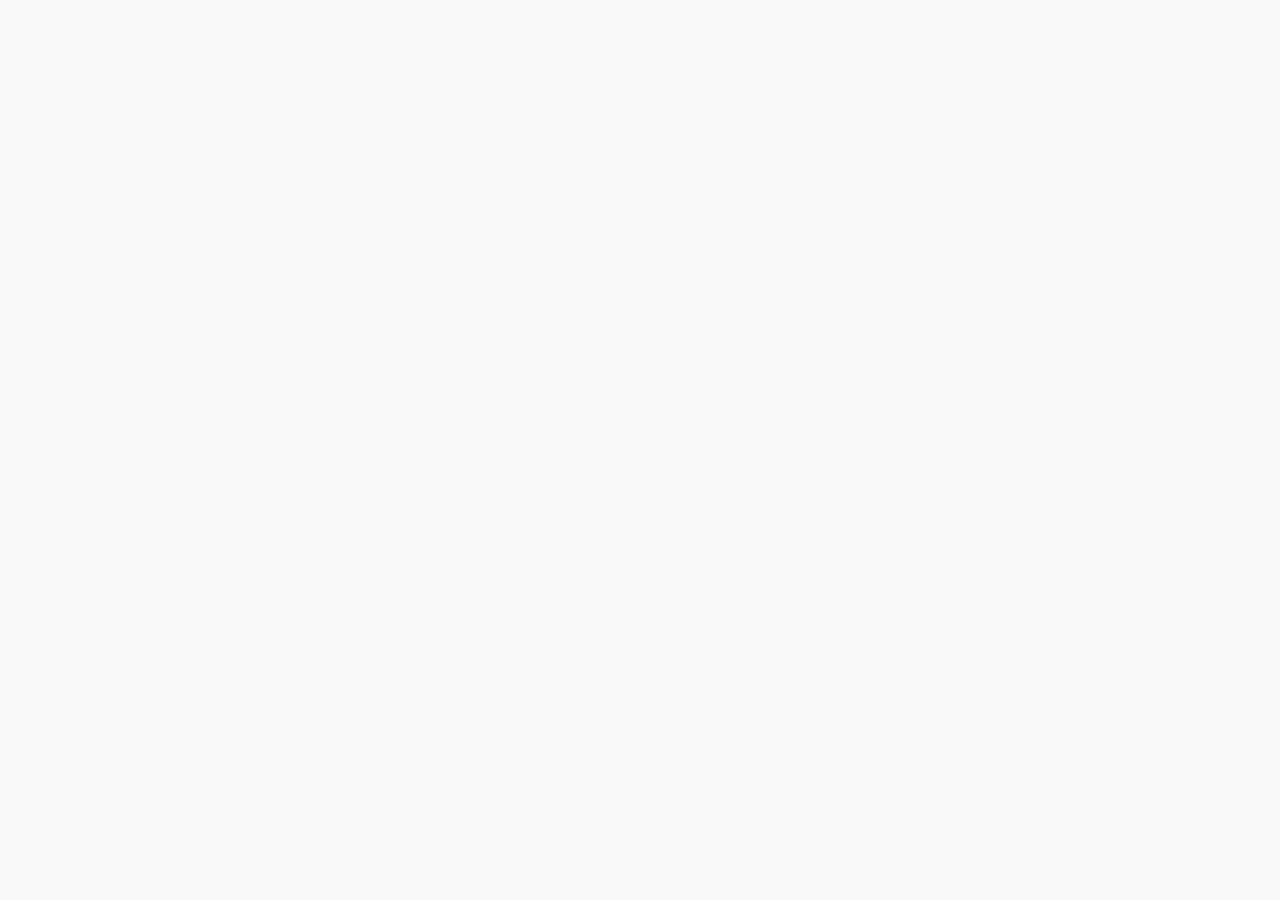
==== installation.html @ fafdf9ef "Why Bootstrap Page" ====
<!DOCTYPE html>
<html lang="en">

<head>

    <meta charset="UTF-8">

    <meta
        name="viewport"
        content="width=device-width, initial-scale=1.0">

    <title>

        BootForge | Installation

    </title>

    <!-- Bootstrap CSS -->

    <link
        href="https://cdn.jsdelivr.net/npm/bootstrap@5.3.8/dist/css/bootstrap.min.css"
        rel="stylesheet">

    <!-- Bootstrap Icons -->

    <link
        rel="stylesheet"
        href="https://cdn.jsdelivr.net/npm/bootstrap-icons@1.13.1/font/bootstrap-icons.min.css">

    <!-- Google Font -->

    <link
        rel="preconnect"
        href="https://fonts.googleapis.com">

    <link
        rel="preconnect"
        href="https://fonts.gstatic.com"
        crossorigin>

    <link
        href="https://fonts.googleapis.com/css2?family=Poppins:wght@300;400;500;600;700&display=swap"
        rel="stylesheet">

    <!-- CSS -->

    <link
        rel="stylesheet"
        href="css/style.css">

    <link
        rel="stylesheet"
        href="css/installation.css">

</head>

<body>





    <!-- Bootstrap JS -->

    <script
        src="https://cdn.jsdelivr.net/npm/bootstrap@5.3.8/dist/js/bootstrap.bundle.min.js">
    </script>

    <script src="js/script.js"></script>

</body>

</html>
---- css/style.css ----
/* ==========================================
                ROOT
========================================== */

:root{

    --primary:#0d6efd;

    --dark:#212529;

    --light:#f8f9fa;

    --transition:.3s;

}

/* ==========================================
                RESET
========================================== */

*{

    margin:0;

    padding:0;

    box-sizing:border-box;

}

/* ==========================================
                BODY
========================================== */

body{

    font-family:'Poppins',sans-serif;

    background:var(--light);

    color:var(--dark);

}
/* ==========================================
                NAVBAR
========================================== */

.navbar{

    padding:16px 0;

    transition:var(--transition);

}

.navbar-brand{

    letter-spacing:.5px;

}

.navbar-brand i{

    margin-right:6px;

}

.nav-link{

    margin:0 8px;

    font-weight:500;

    transition:var(--transition);

}

.nav-link:hover{

    color:var(--primary)!important;

}

.nav-link.active{

    color:var(--primary)!important;

}

.btn{

    border-radius:10px;

}
---- css/installation.css ----
/* ==========================================
            INSTALLATION PAGE
========================================== */
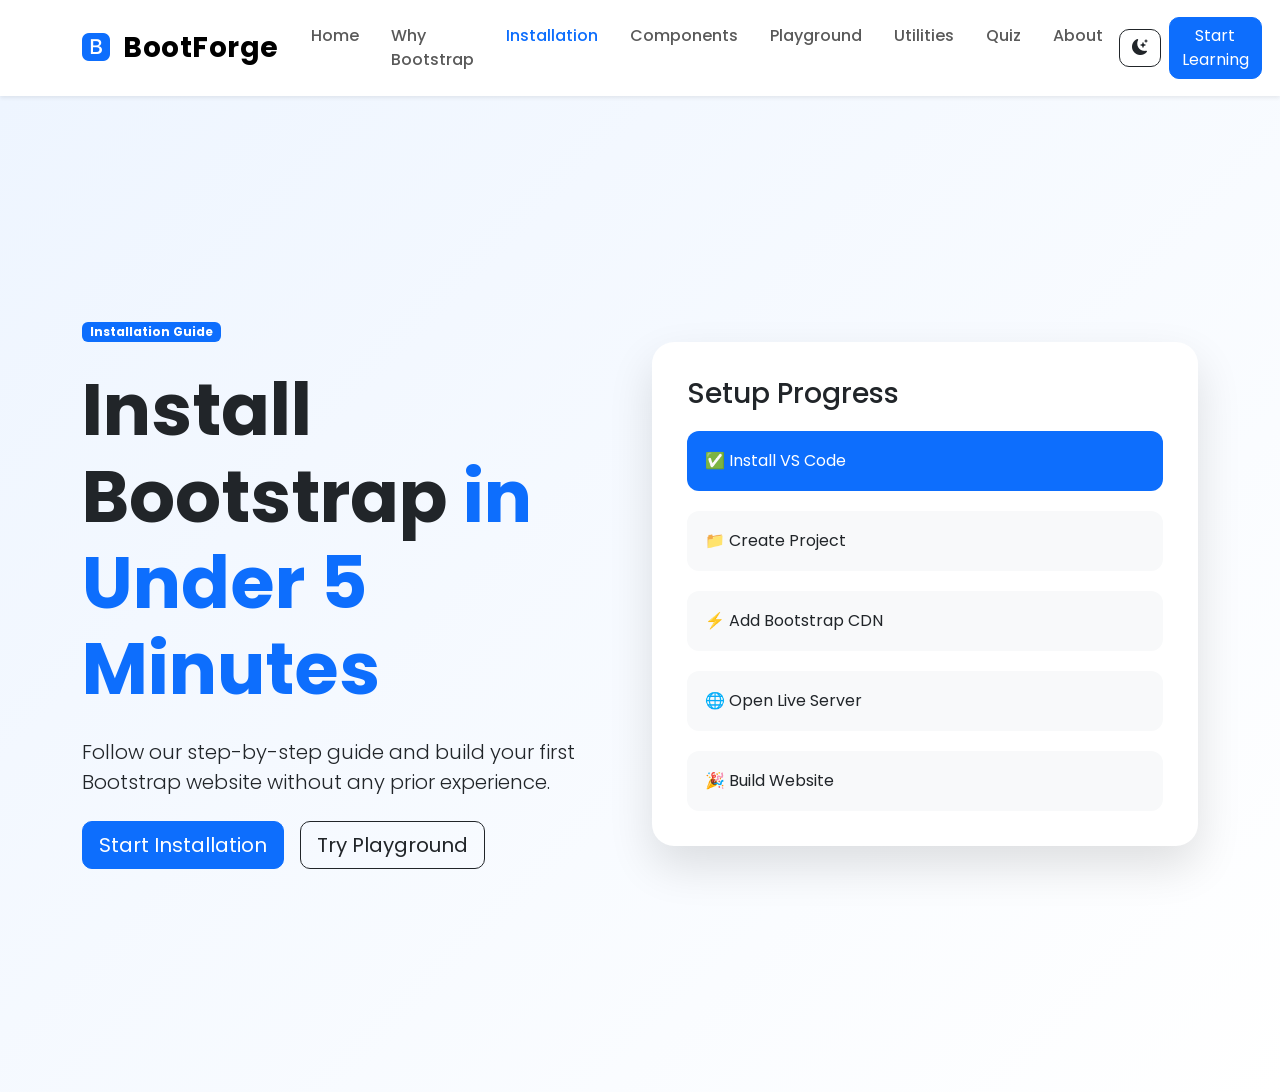
==== commit 1e9b27e8: "installation-1" ====
--- a/installation.html
+++ b/installation.html
@@ -56,8 +56,271 @@
 
 <body>
 
-
-
+<!-- ==========================================
+                NAVBAR
+========================================== -->
+
+<nav class="navbar navbar-expand-lg bg-white shadow-sm sticky-top">
+
+    <div class="container">
+
+        <!-- Logo -->
+
+        <a class="navbar-brand fw-bold fs-3"
+           href="index.html">
+
+            <i class="bi bi-bootstrap-fill text-primary"></i>
+
+            BootForge
+
+        </a>
+
+        <!-- Mobile Toggle -->
+
+        <button class="navbar-toggler"
+                type="button"
+                data-bs-toggle="collapse"
+                data-bs-target="#mainNavbar"
+                aria-controls="mainNavbar"
+                aria-expanded="false"
+                aria-label="Toggle navigation">
+
+            <span class="navbar-toggler-icon"></span>
+
+        </button>
+
+        <!-- Navigation -->
+
+        <div class="collapse navbar-collapse"
+             id="mainNavbar">
+
+            <ul class="navbar-nav mx-auto">
+
+                <li class="nav-item">
+
+                    <a class="nav-link"
+                       href="installation.html">
+
+                        Home
+
+                    </a>
+
+                </li>
+
+                <li class="nav-item">
+
+                    <a class="nav-link"
+                       href="why-bootstrap.html">
+
+                        Why Bootstrap
+
+                    </a>
+
+                </li>
+
+                <li class="nav-item">
+
+                    <a class="nav-link active"
+                       href="installation.html">
+
+                        Installation
+
+                    </a>
+
+                </li>
+
+                <li class="nav-item">
+
+                    <a class="nav-link"
+                       href="components.html">
+
+                        Components
+
+                    </a>
+
+                </li>
+
+                <li class="nav-item">
+
+                    <a class="nav-link"
+                       href="playground.html">
+
+                        Playground
+
+                    </a>
+
+                </li>
+
+                <li class="nav-item">
+
+                    <a class="nav-link"
+                       href="utilities.html">
+
+                        Utilities
+
+                    </a>
+
+                </li>
+
+                <li class="nav-item">
+
+                    <a class="nav-link"
+                       href="quiz.html">
+
+                        Quiz
+
+                    </a>
+
+                </li>
+
+                <li class="nav-item">
+
+                    <a class="nav-link"
+                       href="about.html">
+
+                        About
+
+                    </a>
+
+                </li>
+
+            </ul>
+
+            <div class="d-flex align-items-center gap-2">
+
+                <button class="btn btn-outline-dark">
+
+                    <i class="bi bi-moon-stars-fill"></i>
+
+                </button>
+
+                <a href="installation.html"
+                   class="btn btn-primary">
+
+                    Start Learning
+
+                </a>
+
+            </div>
+
+        </div>
+
+    </div>
+
+</nav>
+<!-- ==========================================
+                HERO
+========================================== -->
+
+<section class="hero py-5">
+
+<div class="container">
+
+<div class="row align-items-center min-vh-100">
+
+<!-- LEFT -->
+
+<div class="col-lg-6">
+
+<span class="badge bg-primary">
+
+Installation Guide
+
+</span>
+
+<h1 class="display-2 fw-bold mt-4">
+
+Install Bootstrap
+
+<span class="text-primary">
+
+in Under 5 Minutes
+
+</span>
+
+</h1>
+
+<p class="lead my-4">
+
+Follow our step-by-step guide and
+build your first Bootstrap website
+without any prior experience.
+
+</p>
+
+<div class="d-flex flex-wrap gap-3">
+
+<a href="#setup"
+
+class="btn btn-primary btn-lg">
+
+Start Installation
+
+</a>
+
+<a href="playground.html"
+
+class="btn btn-outline-dark btn-lg">
+
+Try Playground
+
+</a>
+
+</div>
+
+</div>
+
+<!-- RIGHT -->
+
+<div class="col-lg-6">
+
+<div class="wizard-card">
+
+<h3>
+
+Setup Progress
+
+</h3>
+
+<div class="wizard-step active">
+
+✅ Install VS Code
+
+</div>
+
+<div class="wizard-step">
+
+📁 Create Project
+
+</div>
+
+<div class="wizard-step">
+
+⚡ Add Bootstrap CDN
+
+</div>
+
+<div class="wizard-step">
+
+🌐 Open Live Server
+
+</div>
+
+<div class="wizard-step">
+
+🎉 Build Website
+
+</div>
+
+</div>
+
+</div>
+
+</div>
+
+</div>
+
+</section>
 
 
     <!-- Bootstrap JS -->
--- a/css/installation.css
+++ b/css/installation.css
@@ -1,3 +1,50 @@
 /* ==========================================
             INSTALLATION PAGE
-========================================== */+========================================== */
+/* ==========================================
+            HERO
+========================================== */
+
+.hero{
+
+    background:linear-gradient(
+        135deg,
+        #eef5ff,
+        white
+    );
+
+}
+
+.wizard-card{
+
+    background:white;
+
+    padding:35px;
+
+    border-radius:22px;
+
+    box-shadow:0 20px 45px rgba(0,0,0,.12);
+
+}
+
+.wizard-step{
+
+    margin-top:20px;
+
+    padding:18px;
+
+    border-radius:12px;
+
+    background:#f8f9fa;
+
+    transition:.3s;
+
+}
+
+.wizard-step.active{
+
+    background:#0d6efd;
+
+    color:white;
+
+}
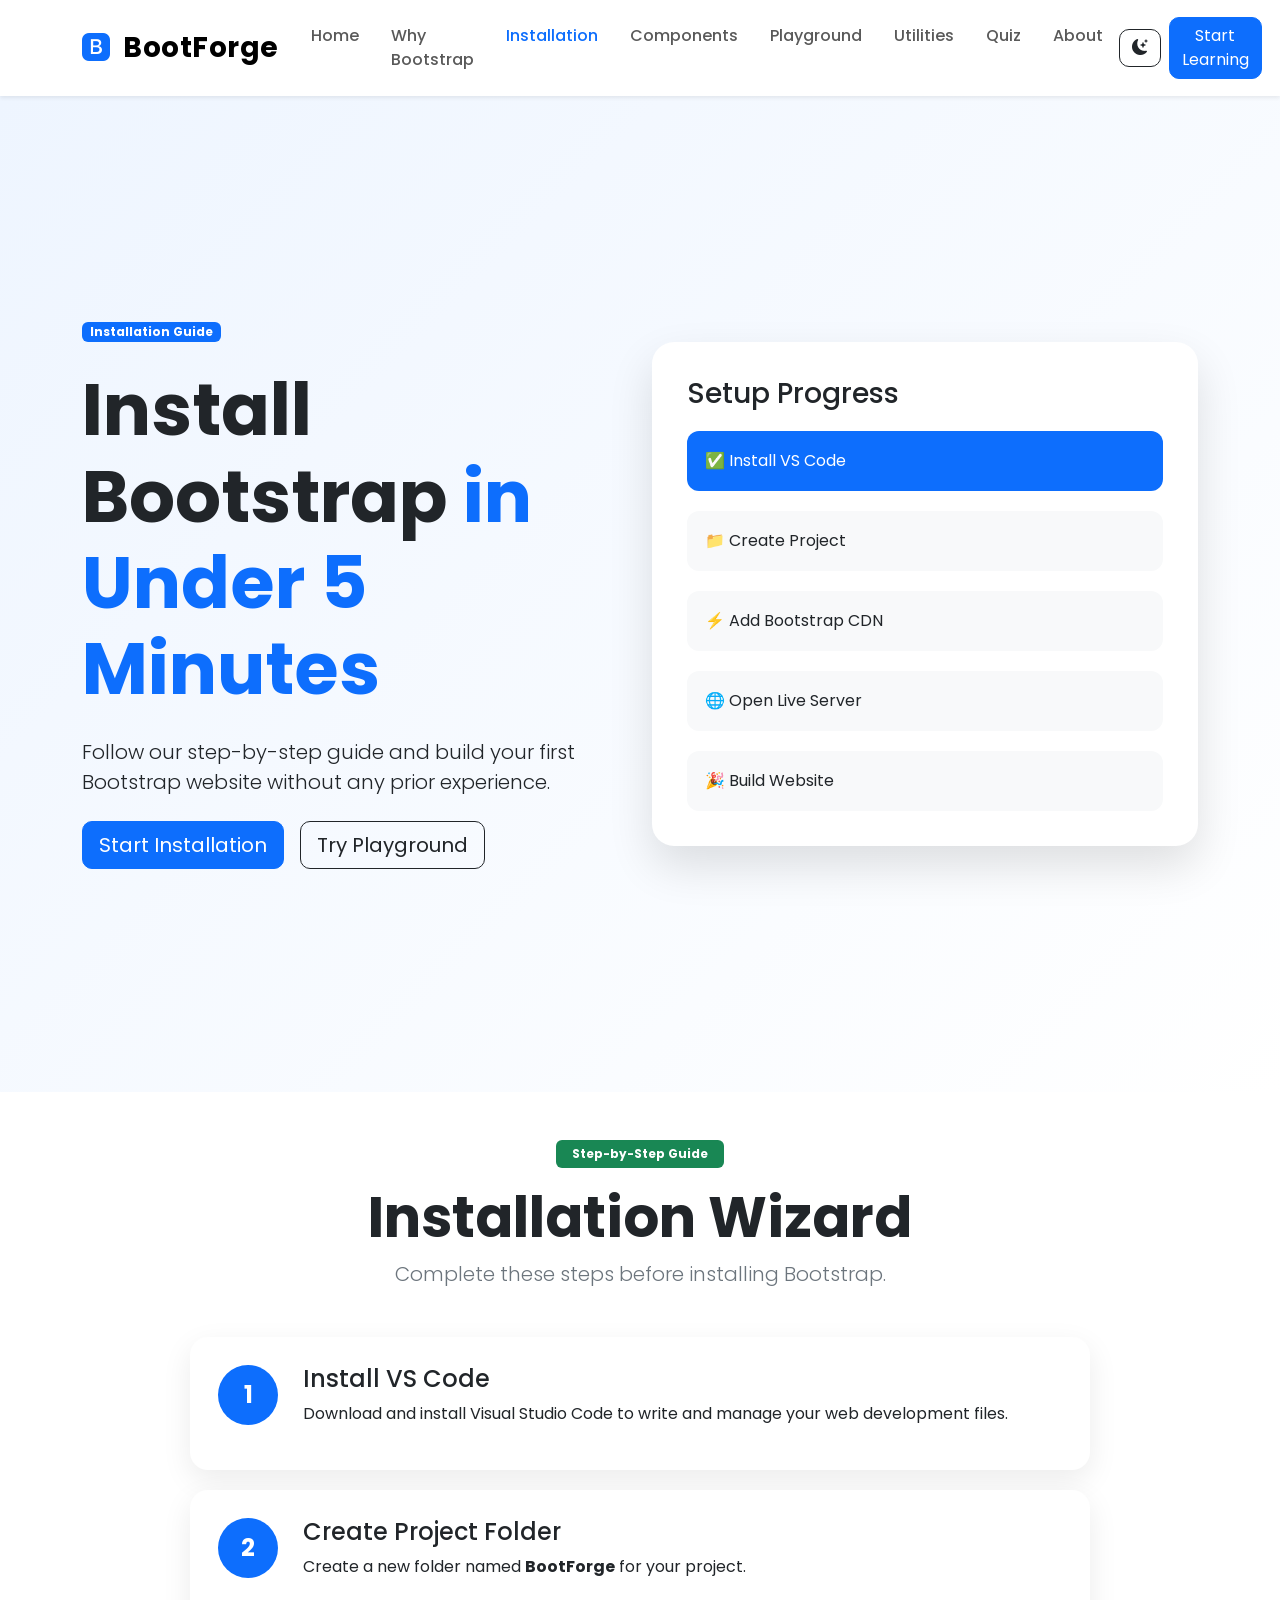
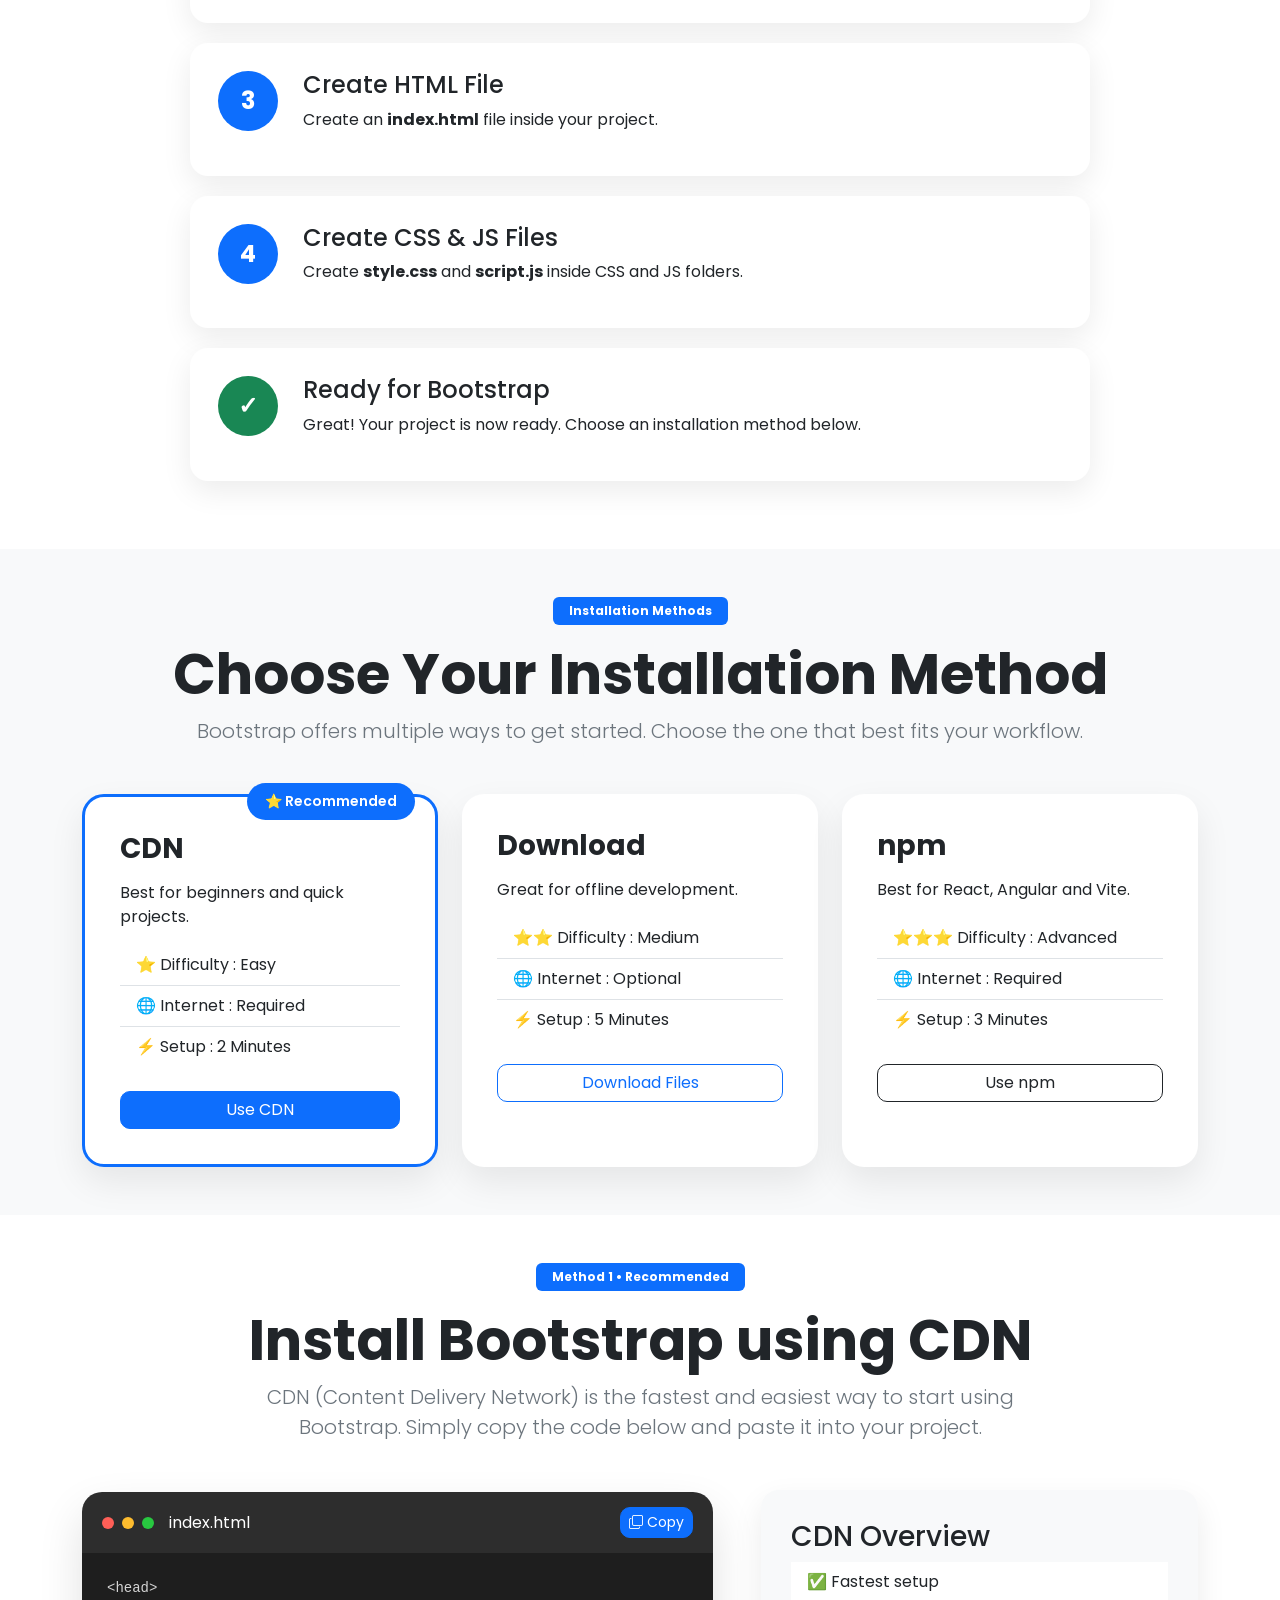
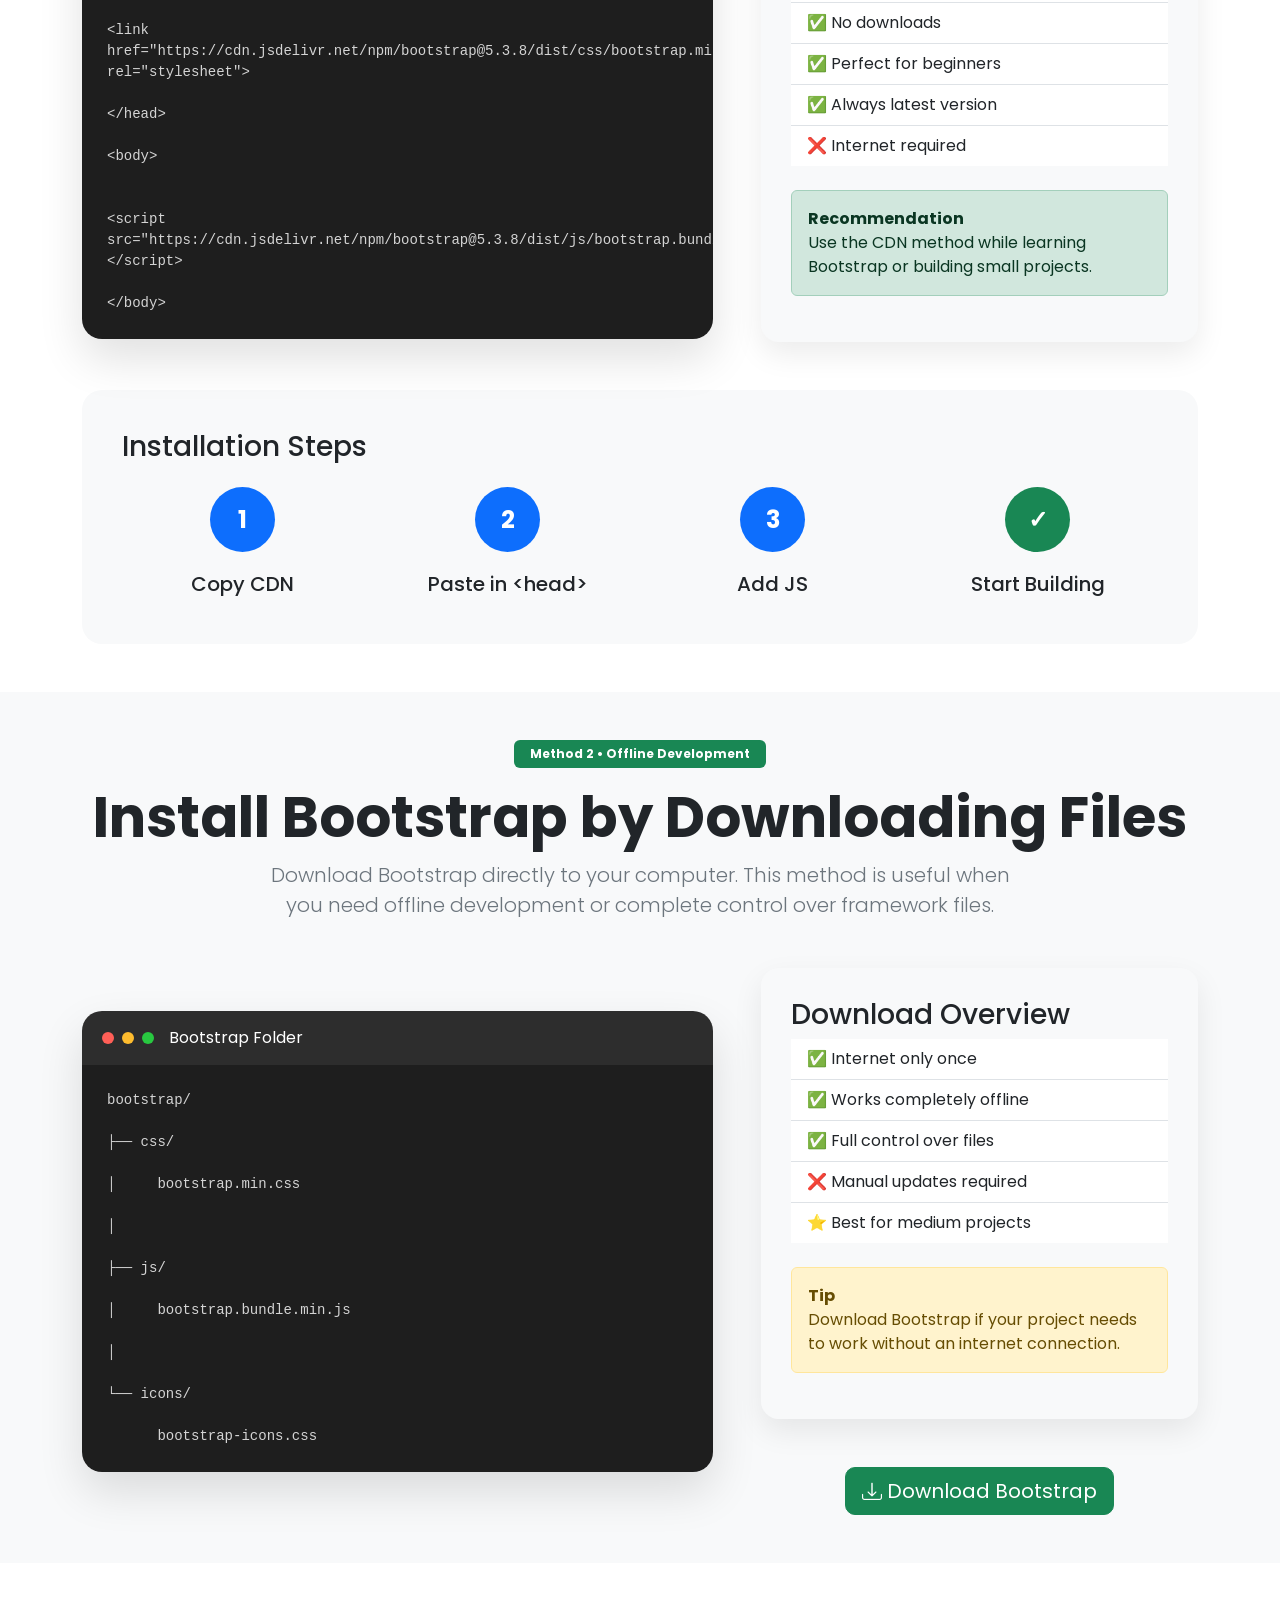
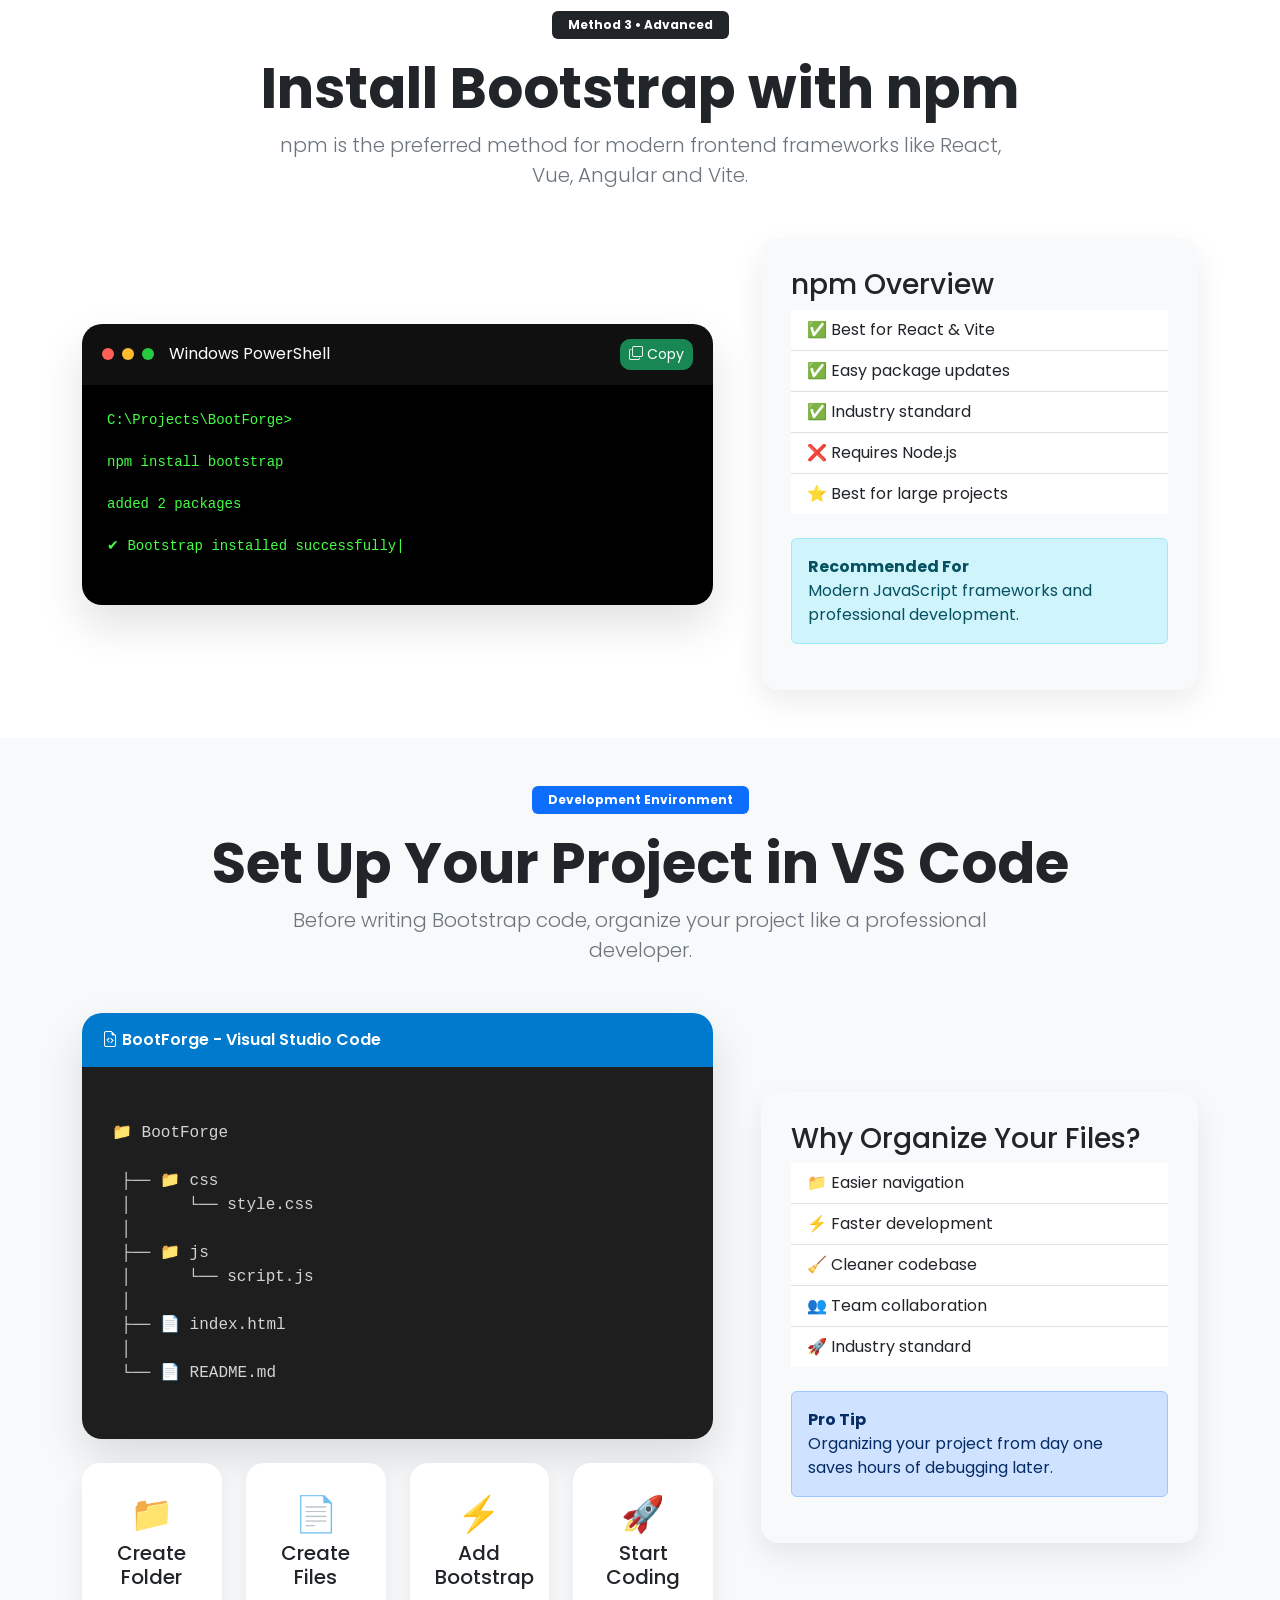
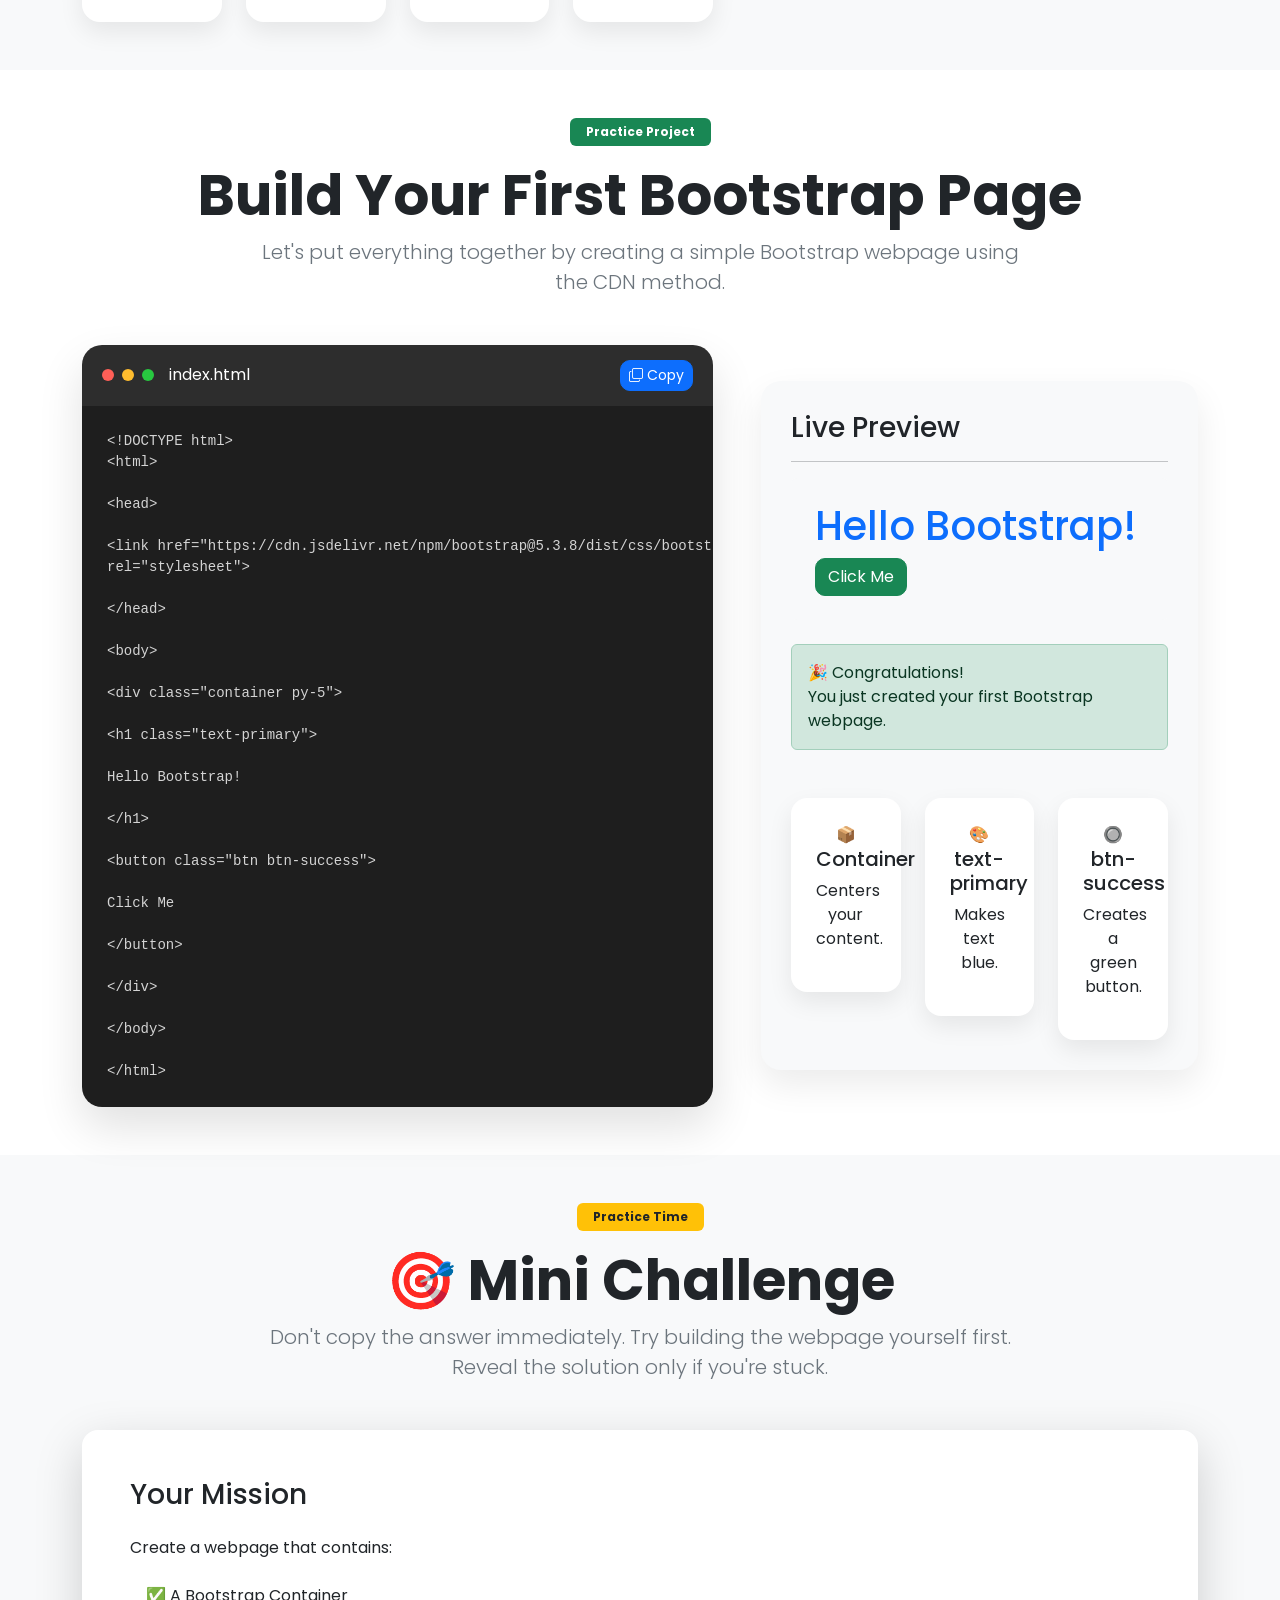
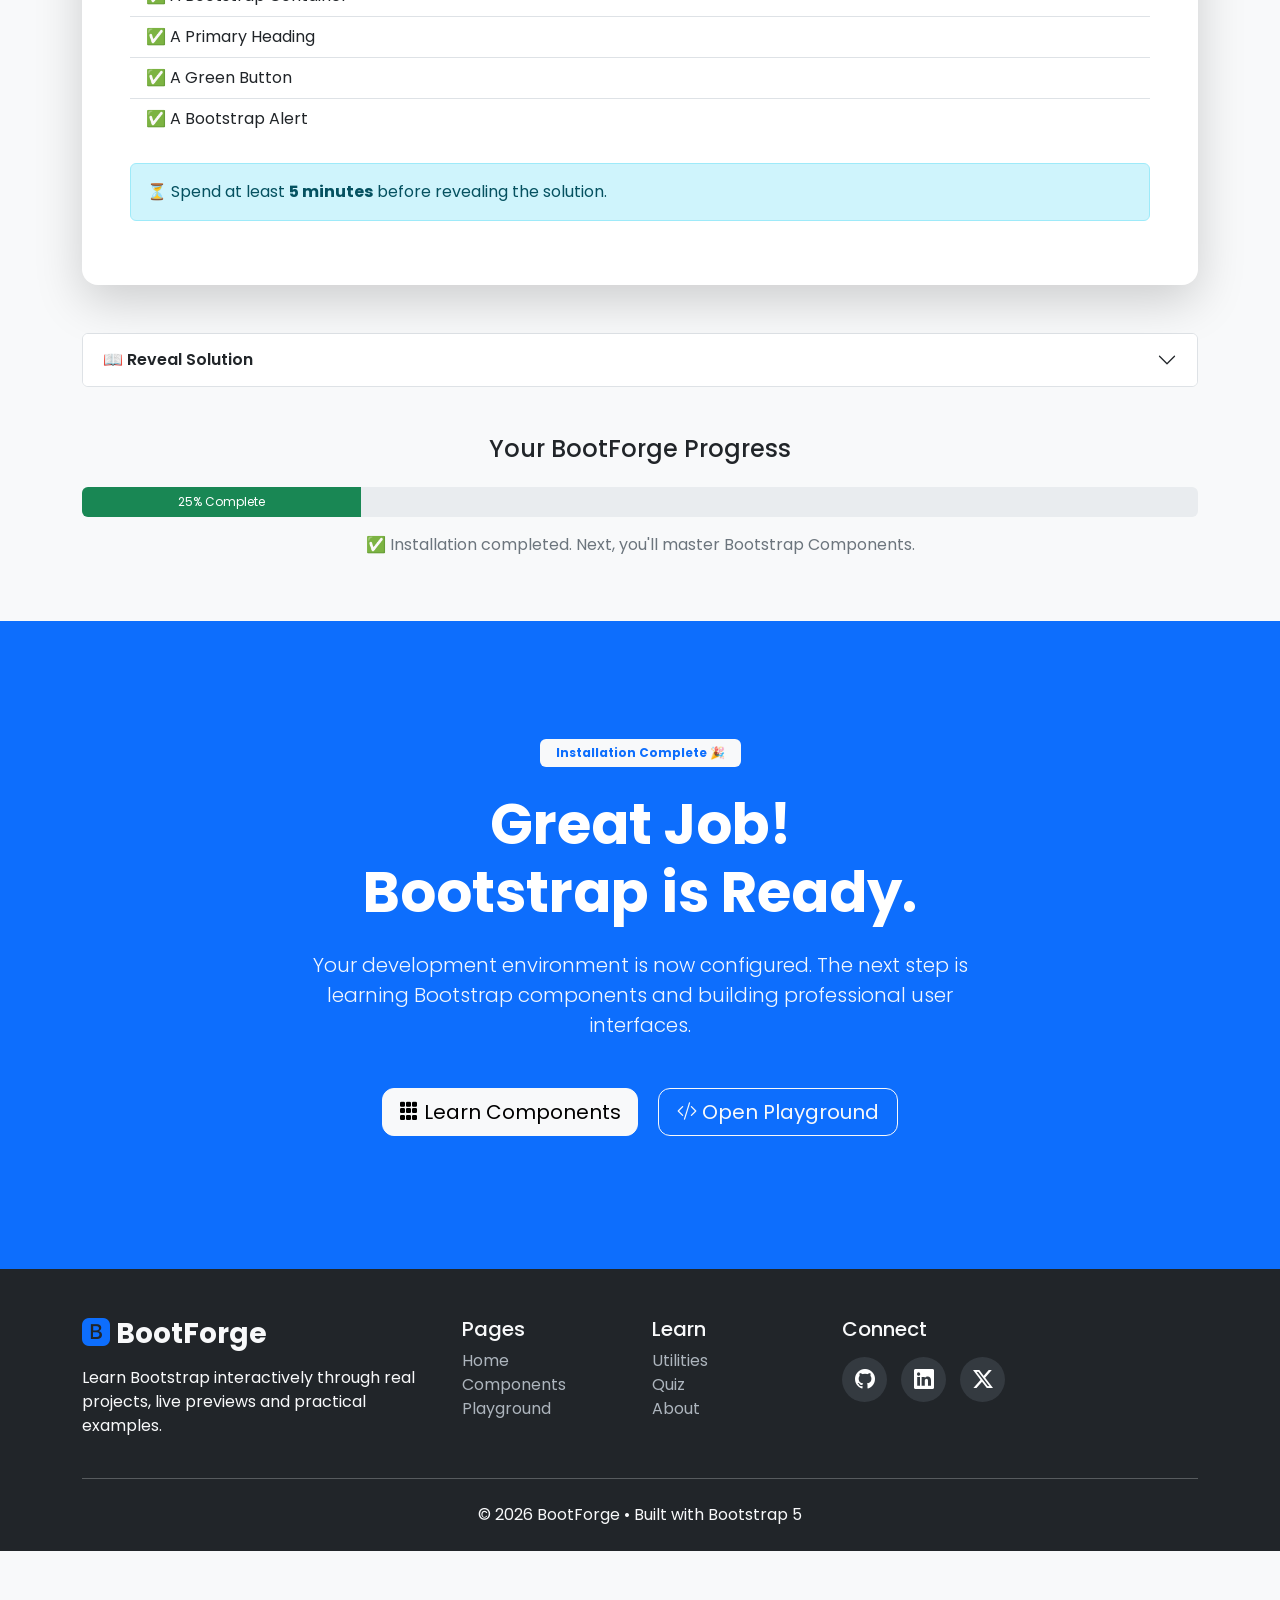
==== commit 48246b27: "Installation" ====
--- a/installation.html
+++ b/installation.html
@@ -321,6 +321,1713 @@
 </div>
 
 </section>
+<!-- ==========================================
+            SETUP WIZARD
+========================================== -->
+
+<section class="setup py-5" id="setup">
+
+    <div class="container">
+
+        <div class="text-center mb-5">
+
+            <span class="badge bg-success px-3 py-2">
+
+                Step-by-Step Guide
+
+            </span>
+
+            <h2 class="display-4 fw-bold mt-3">
+
+                Installation Wizard
+
+            </h2>
+
+            <p class="lead text-secondary">
+
+                Complete these steps before installing Bootstrap.
+
+            </p>
+
+        </div>
+
+        <div class="wizard-container">
+
+            <div class="wizard-item">
+
+                <div class="wizard-number">
+
+                    1
+
+                </div>
+
+                <div>
+
+                    <h4>
+
+                        Install VS Code
+
+                    </h4>
+
+                    <p>
+
+                        Download and install Visual Studio Code to
+                        write and manage your web development files.
+
+                    </p>
+
+                </div>
+
+            </div>
+
+            <div class="wizard-item">
+
+                <div class="wizard-number">
+
+                    2
+
+                </div>
+
+                <div>
+
+                    <h4>
+
+                        Create Project Folder
+
+                    </h4>
+
+                    <p>
+
+                        Create a new folder named
+                        <strong>BootForge</strong>
+                        for your project.
+
+                    </p>
+
+                </div>
+
+            </div>
+
+            <div class="wizard-item">
+
+                <div class="wizard-number">
+
+                    3
+
+                </div>
+
+                <div>
+
+                    <h4>
+
+                        Create HTML File
+
+                    </h4>
+
+                    <p>
+
+                        Create an
+                        <strong>index.html</strong>
+                        file inside your project.
+
+                    </p>
+
+                </div>
+
+            </div>
+
+            <div class="wizard-item">
+
+                <div class="wizard-number">
+
+                    4
+
+                </div>
+
+                <div>
+
+                    <h4>
+
+                        Create CSS & JS Files
+
+                    </h4>
+
+                    <p>
+
+                        Create
+                        <strong>style.css</strong>
+                        and
+                        <strong>script.js</strong>
+
+                        inside CSS and JS folders.
+
+                    </p>
+
+                </div>
+
+            </div>
+
+            <div class="wizard-item complete">
+
+                <div class="wizard-number">
+
+                    ✓
+
+                </div>
+
+                <div>
+
+                    <h4>
+
+                        Ready for Bootstrap
+
+                    </h4>
+
+                    <p>
+
+                        Great! Your project is now ready.
+                        Choose an installation method below.
+
+                    </p>
+
+                </div>
+
+            </div>
+
+        </div>
+
+    </div>
+
+</section>
+<!-- ==========================================
+        INSTALLATION METHODS
+========================================== -->
+
+<section class="methods py-5">
+
+    <div class="container">
+
+        <div class="text-center mb-5">
+
+            <span class="badge bg-primary px-3 py-2">
+
+                Installation Methods
+
+            </span>
+
+            <h2 class="display-4 fw-bold mt-3">
+
+                Choose Your Installation Method
+
+            </h2>
+
+            <p class="lead text-secondary">
+
+                Bootstrap offers multiple ways to get started.
+                Choose the one that best fits your workflow.
+
+            </p>
+
+        </div>
+
+        <div class="row g-4">
+
+            <!-- CDN -->
+
+            <div class="col-lg-4">
+
+                <div class="method-card recommended">
+
+                    <div class="recommended-tag">
+
+                        ⭐ Recommended
+
+                    </div>
+
+                    <h3>
+
+                        CDN
+
+                    </h3>
+
+                    <p>
+
+                        Best for beginners and quick projects.
+
+                    </p>
+
+                    <ul class="list-group list-group-flush mb-4">
+
+                        <li class="list-group-item">
+
+                            ⭐ Difficulty : Easy
+
+                        </li>
+
+                        <li class="list-group-item">
+
+                            🌐 Internet : Required
+
+                        </li>
+
+                        <li class="list-group-item">
+
+                            ⚡ Setup : 2 Minutes
+
+                        </li>
+
+                    </ul>
+
+                    <a href="#cdn"
+
+                       class="btn btn-primary w-100">
+
+                        Use CDN
+
+                    </a>
+
+                </div>
+
+            </div>
+
+            <!-- Download -->
+
+            <div class="col-lg-4">
+
+                <div class="method-card">
+
+                    <h3>
+
+                        Download
+
+                    </h3>
+
+                    <p>
+
+                        Great for offline development.
+
+                    </p>
+
+                    <ul class="list-group list-group-flush mb-4">
+
+                        <li class="list-group-item">
+
+                            ⭐⭐ Difficulty : Medium
+
+                        </li>
+
+                        <li class="list-group-item">
+
+                            🌐 Internet : Optional
+
+                        </li>
+
+                        <li class="list-group-item">
+
+                            ⚡ Setup : 5 Minutes
+
+                        </li>
+
+                    </ul>
+
+                    <a href="#download"
+
+                       class="btn btn-outline-primary w-100">
+
+                        Download Files
+
+                    </a>
+
+                </div>
+
+            </div>
+
+            <!-- npm -->
+
+            <div class="col-lg-4">
+
+                <div class="method-card">
+
+                    <h3>
+
+                        npm
+
+                    </h3>
+
+                    <p>
+
+                        Best for React, Angular and Vite.
+
+                    </p>
+
+                    <ul class="list-group list-group-flush mb-4">
+
+                        <li class="list-group-item">
+
+                            ⭐⭐⭐ Difficulty : Advanced
+
+                        </li>
+
+                        <li class="list-group-item">
+
+                            🌐 Internet : Required
+
+                        </li>
+
+                        <li class="list-group-item">
+
+                            ⚡ Setup : 3 Minutes
+
+                        </li>
+
+                    </ul>
+
+                    <a href="#npm"
+
+                       class="btn btn-outline-dark w-100">
+
+                        Use npm
+
+                    </a>
+
+                </div>
+
+            </div>
+
+        </div>
+
+    </div>
+
+</section>
+<!-- ==========================================
+            CDN INSTALLATION
+========================================== -->
+
+<section class="cdn-install py-5" id="cdn">
+
+    <div class="container">
+
+        <div class="text-center mb-5">
+
+            <span class="badge bg-primary px-3 py-2">
+
+                Method 1 • Recommended
+
+            </span>
+
+            <h2 class="display-4 fw-bold mt-3">
+
+                Install Bootstrap using CDN
+
+            </h2>
+
+            <p class="lead text-secondary mx-auto"
+               style="max-width:760px;">
+
+                CDN (Content Delivery Network) is the fastest and
+                easiest way to start using Bootstrap. Simply copy
+                the code below and paste it into your project.
+
+            </p>
+
+        </div>
+
+        <div class="row g-5 align-items-center">
+
+            <!-- LEFT -->
+
+            <div class="col-lg-7">
+
+                <div class="code-window">
+
+                    <div class="window-top">
+
+                        <div class="window-dots">
+
+                            <span class="red"></span>
+                            <span class="yellow"></span>
+                            <span class="green"></span>
+
+                        </div>
+
+                        <span>
+
+                            index.html
+
+                        </span>
+
+                        <button
+                            class="btn btn-sm btn-primary ms-auto copy-btn"
+                            data-copy-target="cdnCode">
+
+                            <i class="bi bi-copy"></i>
+
+                            <span>Copy</span>
+
+                        </button>
+
+                    </div>
+
+<pre class="window-body" id="cdnCode"><code>&lt;head&gt;
+
+&lt;link
+href="https://cdn.jsdelivr.net/npm/bootstrap@5.3.8/dist/css/bootstrap.min.css"
+rel="stylesheet"&gt;
+
+&lt;/head&gt;
+
+&lt;body&gt;
+
+
+&lt;script
+src="https://cdn.jsdelivr.net/npm/bootstrap@5.3.8/dist/js/bootstrap.bundle.min.js"&gt;
+&lt;/script&gt;
+
+&lt;/body&gt;
+</code></pre>
+
+                </div>
+
+            </div>
+
+            <!-- RIGHT -->
+
+            <div class="col-lg-5">
+
+                <div class="info-card">
+
+                    <h3>
+
+                        CDN Overview
+
+                    </h3>
+
+                    <ul class="list-group list-group-flush">
+
+                        <li class="list-group-item">
+
+                            ✅ Fastest setup
+
+                        </li>
+
+                        <li class="list-group-item">
+
+                            ✅ No downloads
+
+                        </li>
+
+                        <li class="list-group-item">
+
+                            ✅ Perfect for beginners
+
+                        </li>
+
+                        <li class="list-group-item">
+
+                            ✅ Always latest version
+
+                        </li>
+
+                        <li class="list-group-item">
+
+                            ❌ Internet required
+
+                        </li>
+
+                    </ul>
+
+                    <div class="alert alert-success mt-4">
+
+                        <strong>Recommendation</strong>
+
+                        <br>
+
+                        Use the CDN method while learning
+                        Bootstrap or building small projects.
+
+                    </div>
+
+                </div>
+
+            </div>
+
+        </div>
+
+        <!-- Installation Steps -->
+
+        <div class="mt-5">
+
+            <div class="step-card">
+
+                <h3 class="mb-4">
+
+                    Installation Steps
+
+                </h3>
+
+                <div class="row text-center">
+
+                    <div class="col-md-3">
+
+                        <div class="step-box">
+
+                            <div class="step-circle">
+
+                                1
+
+                            </div>
+
+                            <h5>
+
+                                Copy CDN
+
+                            </h5>
+
+                        </div>
+
+                    </div>
+
+                    <div class="col-md-3">
+
+                        <div class="step-box">
+
+                            <div class="step-circle">
+
+                                2
+
+                            </div>
+
+                            <h5>
+
+                                Paste in &lt;head&gt;
+
+                            </h5>
+
+                        </div>
+
+                    </div>
+
+                    <div class="col-md-3">
+
+                        <div class="step-box">
+
+                            <div class="step-circle">
+
+                                3
+
+                            </div>
+
+                            <h5>
+
+                                Add JS
+
+                            </h5>
+
+                        </div>
+
+                    </div>
+
+                    <div class="col-md-3">
+
+                        <div class="step-box">
+
+                            <div class="step-circle success">
+
+                                ✓
+
+                            </div>
+
+                            <h5>
+
+                                Start Building
+
+                            </h5>
+
+                        </div>
+
+                    </div>
+
+                </div>
+
+            </div>
+
+        </div>
+
+    </div>
+
+</section>
+<!-- ==========================================
+            DOWNLOAD METHOD
+========================================== -->
+
+<section class="download-install py-5" id="download">
+
+    <div class="container">
+
+        <div class="text-center mb-5">
+
+            <span class="badge bg-success px-3 py-2">
+
+                Method 2 • Offline Development
+
+            </span>
+
+            <h2 class="display-4 fw-bold mt-3">
+
+                Install Bootstrap by Downloading Files
+
+            </h2>
+
+            <p class="lead text-secondary mx-auto"
+               style="max-width:760px;">
+
+                Download Bootstrap directly to your computer.
+                This method is useful when you need offline
+                development or complete control over framework files.
+
+            </p>
+
+        </div>
+
+        <div class="row g-5 align-items-center">
+
+            <!-- LEFT -->
+
+            <div class="col-lg-7">
+
+                <div class="download-window">
+
+                    <div class="window-top">
+
+                        <div class="window-dots">
+
+                            <span class="red"></span>
+                            <span class="yellow"></span>
+                            <span class="green"></span>
+
+                        </div>
+
+                        <span>
+
+                            Bootstrap Folder
+
+                        </span>
+
+                    </div>
+
+<pre class="window-body"><code>bootstrap/
+
+├── css/
+
+│     bootstrap.min.css
+
+│
+
+├── js/
+
+│     bootstrap.bundle.min.js
+
+│
+
+└── icons/
+
+      bootstrap-icons.css
+</code></pre>
+
+                </div>
+
+            </div>
+
+            <!-- RIGHT -->
+
+            <div class="col-lg-5">
+
+                <div class="info-card">
+
+                    <h3>
+
+                        Download Overview
+
+                    </h3>
+
+                    <ul class="list-group list-group-flush">
+
+                        <li class="list-group-item">
+
+                            ✅ Internet only once
+
+                        </li>
+
+                        <li class="list-group-item">
+
+                            ✅ Works completely offline
+
+                        </li>
+
+                        <li class="list-group-item">
+
+                            ✅ Full control over files
+
+                        </li>
+
+                        <li class="list-group-item">
+
+                            ❌ Manual updates required
+
+                        </li>
+
+                        <li class="list-group-item">
+
+                            ⭐ Best for medium projects
+
+                        </li>
+
+                    </ul>
+
+                    <div class="alert alert-warning mt-4">
+
+                        <strong>Tip</strong>
+
+                        <br>
+
+                        Download Bootstrap if your project
+                        needs to work without an internet
+                        connection.
+
+                    </div>
+
+                </div>
+                <div class="text-center mt-5">
+
+                    <a href="https://getbootstrap.com/docs/5.3/getting-started/download/"
+                    target="_blank"
+                    class="btn btn-success btn-lg">
+
+                        <i class="bi bi-download"></i>
+
+                        Download Bootstrap
+
+                    </a>
+
+                </div>
+
+            </div>
+
+        </div>
+
+    </div>
+
+</section>
+<!-- ==========================================
+                NPM METHOD
+========================================== -->
+
+<section class="npm-install py-5" id="npm">
+
+    <div class="container">
+
+        <div class="text-center mb-5">
+
+            <span class="badge bg-dark px-3 py-2">
+
+                Method 3 • Advanced
+
+            </span>
+
+            <h2 class="display-4 fw-bold mt-3">
+
+                Install Bootstrap with npm
+
+            </h2>
+
+            <p class="lead text-secondary mx-auto"
+               style="max-width:760px;">
+
+                npm is the preferred method for modern frontend
+                frameworks like React, Vue, Angular and Vite.
+
+            </p>
+
+        </div>
+
+        <div class="row align-items-center g-5">
+
+            <!-- TERMINAL -->
+
+            <div class="col-lg-7">
+
+                <div class="terminal">
+
+                    <div class="terminal-top">
+
+                        <div class="terminal-dots">
+
+                            <span class="red"></span>
+                            <span class="yellow"></span>
+                            <span class="green"></span>
+
+                        </div>
+
+                        <span>
+
+                            Windows PowerShell
+
+                        </span>
+
+                        <button
+                            class="btn btn-success btn-sm ms-auto copy-btn"
+                            data-copy-target="npmCode">
+
+                            <i class="bi bi-copy"></i>
+
+                            <span>Copy</span>
+
+                        </button>
+
+                    </div>
+
+<pre
+class="terminal-body"
+id="npmCode"><code>C:\Projects\BootForge>
+
+npm install bootstrap
+
+added 2 packages
+
+✔ Bootstrap installed successfully<span class="cursor">|</span>
+</code></pre>
+
+                </div>
+
+            </div>
+
+            <!-- INFO -->
+
+            <div class="col-lg-5">
+
+                <div class="info-card">
+
+                    <h3>
+
+                        npm Overview
+
+                    </h3>
+
+                    <ul class="list-group list-group-flush">
+
+                        <li class="list-group-item">
+
+                            ✅ Best for React & Vite
+
+                        </li>
+
+                        <li class="list-group-item">
+
+                            ✅ Easy package updates
+
+                        </li>
+
+                        <li class="list-group-item">
+
+                            ✅ Industry standard
+
+                        </li>
+
+                        <li class="list-group-item">
+
+                            ❌ Requires Node.js
+
+                        </li>
+
+                        <li class="list-group-item">
+
+                            ⭐ Best for large projects
+
+                        </li>
+
+                    </ul>
+
+                    <div class="alert alert-info mt-4">
+
+                        <strong>Recommended For</strong>
+
+                        <br>
+
+                        Modern JavaScript frameworks
+                        and professional development.
+
+                    </div>
+
+                </div>
+
+            </div>
+
+        </div>
+
+    </div>
+
+</section>
+<!-- ==========================================
+            VS CODE SETUP
+========================================== -->
+
+<section class="vscode py-5">
+
+    <div class="container">
+
+        <div class="text-center mb-5">
+
+            <span class="badge bg-primary px-3 py-2">
+
+                Development Environment
+
+            </span>
+
+            <h2 class="display-4 fw-bold mt-3">
+
+                Set Up Your Project in VS Code
+
+            </h2>
+
+            <p class="lead text-secondary mx-auto"
+               style="max-width:760px;">
+
+                Before writing Bootstrap code,
+                organize your project like a
+                professional developer.
+
+            </p>
+
+        </div>
+
+        <div class="row align-items-center g-5">
+
+            <!-- VS CODE -->
+
+            <div class="col-lg-7">
+
+                <div class="vscode-window">
+
+                    <div class="vscode-top">
+
+                        <i class="bi bi-file-earmark-code"></i>
+
+                        BootForge - Visual Studio Code
+
+                    </div>
+
+<pre class="vscode-body"><code>
+📁 BootForge
+
+ ├── 📁 css
+ │      └── style.css
+ │
+ ├── 📁 js
+ │      └── script.js
+ │
+ ├── 📄 index.html
+ │
+ └── 📄 README.md
+ 
+</code></pre>
+
+                </div>
+                <div class="workflow mt-4">
+
+                    <div class="row text-center">
+
+                        <div class="col-md-3">
+
+                            <div class="workflow-step">
+
+                                📁
+
+                                <h5>Create Folder</h5>
+
+                            </div>
+
+                        </div>
+
+                        <div class="col-md-3">
+
+                            <div class="workflow-step">
+
+                                📄
+
+                                <h5>Create Files</h5>
+
+                            </div>
+
+                        </div>
+
+                        <div class="col-md-3">
+
+                            <div class="workflow-step">
+
+                                ⚡
+
+                                <h5>Add Bootstrap</h5>
+
+                            </div>
+
+                        </div>
+
+                        <div class="col-md-3">
+
+                            <div class="workflow-step">
+
+                                🚀
+
+                                <h5>Start Coding</h5>
+
+                            </div>
+
+                        </div>
+
+                    </div>
+
+                </div>
+            </div>
+            
+
+            <!-- RIGHT -->
+
+            <div class="col-lg-5">
+
+                <div class="info-card">
+
+                    <h3>
+
+                        Why Organize Your Files?
+
+                    </h3>
+
+                    <ul class="list-group list-group-flush">
+
+                        <li class="list-group-item">
+
+                            📁 Easier navigation
+
+                        </li>
+
+                        <li class="list-group-item">
+
+                            ⚡ Faster development
+
+                        </li>
+
+                        <li class="list-group-item">
+
+                            🧹 Cleaner codebase
+
+                        </li>
+
+                        <li class="list-group-item">
+
+                            👥 Team collaboration
+
+                        </li>
+
+                        <li class="list-group-item">
+
+                            🚀 Industry standard
+
+                        </li>
+
+                    </ul>
+
+                    <div class="alert alert-primary mt-4">
+
+                        <strong>Pro Tip</strong>
+
+                        <br>
+
+                        Organizing your project
+                        from day one saves hours
+                        of debugging later.
+
+                    </div>
+
+                </div>
+
+            </div>
+
+        </div>
+
+    </div>
+
+</section>
+<!-- ==========================================
+        FIRST BOOTSTRAP PROJECT
+========================================== -->
+
+<section class="first-project py-5">
+
+    <div class="container">
+
+        <div class="text-center mb-5">
+
+            <span class="badge bg-success px-3 py-2">
+
+                Practice Project
+
+            </span>
+
+            <h2 class="display-4 fw-bold mt-3">
+
+                Build Your First Bootstrap Page
+
+            </h2>
+
+            <p class="lead text-secondary mx-auto"
+               style="max-width:760px;">
+
+                Let's put everything together by creating
+                a simple Bootstrap webpage using the CDN
+                method.
+
+            </p>
+
+        </div>
+
+        <div class="row g-5 align-items-center">
+
+            <!-- LEFT -->
+
+            <div class="col-lg-7">
+
+                <div class="code-window">
+
+                    <div class="window-top">
+
+                        <div class="window-dots">
+
+                            <span class="red"></span>
+                            <span class="yellow"></span>
+                            <span class="green"></span>
+
+                        </div>
+
+                        <span>
+
+                            index.html
+
+                        </span>
+
+                        <button
+                            class="btn btn-primary btn-sm ms-auto copy-btn"
+                            data-copy-target="firstProject">
+
+                            <i class="bi bi-copy"></i>
+
+                            <span>Copy</span>
+
+                        </button>
+
+                    </div>
+
+<pre
+class="window-body"
+id="firstProject"><code>&lt;!DOCTYPE html&gt;
+&lt;html&gt;
+
+&lt;head&gt;
+
+&lt;link href="https://cdn.jsdelivr.net/npm/bootstrap@5.3.8/dist/css/bootstrap.min.css"
+rel="stylesheet"&gt;
+
+&lt;/head&gt;
+
+&lt;body&gt;
+
+&lt;div class="container py-5"&gt;
+
+&lt;h1 class="text-primary"&gt;
+
+Hello Bootstrap!
+
+&lt;/h1&gt;
+
+&lt;button class="btn btn-success"&gt;
+
+Click Me
+
+&lt;/button&gt;
+
+&lt;/div&gt;
+
+&lt;/body&gt;
+
+&lt;/html&gt;</code></pre>
+
+                </div>
+
+            </div>
+
+            <!-- RIGHT -->
+
+            <div class="col-lg-5">
+
+                <div class="project-preview">
+
+                    <h3>
+
+                        Live Preview
+
+                    </h3>
+
+                    <hr>
+
+                    <div class="p-4 bg-light rounded">
+
+                        <h1 class="text-primary">
+
+                            Hello Bootstrap!
+
+                        </h1>
+
+                        <button class="btn btn-success">
+
+                            Click Me
+
+                        </button>
+
+                    </div>
+
+                    <div class="alert alert-success mt-4">
+
+                        🎉 Congratulations!
+
+                        <br>
+
+                        You just created your first
+                        Bootstrap webpage.
+
+                    </div>
+                    <div class="row text-center mt-5">
+
+                        <div class="col-md-4">
+
+                            <div class="mini-tip">
+
+                                📦
+
+                                <h5>
+
+                                    Container
+
+                                </h5>
+
+                                <p>
+
+                                    Centers your content.
+
+                                </p>
+
+                            </div>
+
+                        </div>
+
+                        <div class="col-md-4">
+
+                            <div class="mini-tip">
+
+                                🎨
+
+                                <h5>
+
+                                    text-primary
+
+                                </h5>
+
+                                <p>
+
+                                    Makes text blue.
+
+                                </p>
+
+                            </div>
+
+                        </div>
+
+                        <div class="col-md-4">
+
+                            <div class="mini-tip">
+
+                                🔘
+
+                                <h5>
+
+                                    btn-success
+
+                                </h5>
+
+                                <p>
+
+                                    Creates a green button.
+
+                                </p>
+
+                            </div>
+
+                        </div>
+
+                    </div>
+
+                </div>
+
+            </div>
+
+        </div>
+
+    </div>
+
+</section>
+<!-- ==========================================
+            MINI CHALLENGE
+========================================== -->
+
+<section class="challenge py-5">
+
+    <div class="container">
+
+        <div class="text-center mb-5">
+
+            <span class="badge bg-warning text-dark px-3 py-2">
+
+                Practice Time
+
+            </span>
+
+            <h2 class="display-4 fw-bold mt-3">
+
+                🎯 Mini Challenge
+
+            </h2>
+
+            <p class="lead text-secondary mx-auto"
+               style="max-width:760px;">
+
+                Don't copy the answer immediately.
+                Try building the webpage yourself first.
+                Reveal the solution only if you're stuck.
+
+            </p>
+
+        </div>
+
+        <div class="card shadow-lg border-0 rounded-4">
+
+            <div class="card-body p-5">
+
+                <h3 class="mb-4">
+
+                    Your Mission
+
+                </h3>
+
+                <p>
+
+                    Create a webpage that contains:
+
+                </p>
+
+                <ul class="list-group list-group-flush mb-4">
+
+                    <li class="list-group-item">
+
+                        ✅ A Bootstrap Container
+
+                    </li>
+
+                    <li class="list-group-item">
+
+                        ✅ A Primary Heading
+
+                    </li>
+
+                    <li class="list-group-item">
+
+                        ✅ A Green Button
+
+                    </li>
+
+                    <li class="list-group-item">
+
+                        ✅ A Bootstrap Alert
+
+                    </li>
+
+                </ul>
+
+                <div class="alert alert-info">
+
+                    ⏳ Spend at least
+                    <strong>5 minutes</strong>
+                    before revealing the solution.
+
+                </div>
+
+            </div>
+
+        </div>
+
+        <!-- Reveal Answer -->
+
+        <div class="accordion mt-5" id="challengeAccordion">
+
+            <div class="accordion-item">
+
+                <h2 class="accordion-header">
+
+                    <button class="accordion-button collapsed"
+
+                            data-bs-toggle="collapse"
+
+                            data-bs-target="#answer">
+
+                        📖 Reveal Solution
+
+                    </button>
+
+                </h2>
+
+                <div id="answer"
+
+                     class="accordion-collapse collapse"
+
+                     data-bs-parent="#challengeAccordion">
+
+                    <div class="accordion-body">
+
+                        <div class="code-window">
+
+                            <div class="window-top">
+
+                                <div class="window-dots">
+
+                                    <span class="red"></span>
+
+                                    <span class="yellow"></span>
+
+                                    <span class="green"></span>
+
+                                </div>
+
+                                <span>
+
+                                    solution.html
+
+                                </span>
+
+                                <button
+                                    class="btn btn-primary btn-sm ms-auto copy-btn"
+                                    data-copy-target="challengeCode">
+
+                                    <i class="bi bi-copy"></i>
+
+                                    <span>Copy</span>
+
+                                </button>
+
+                            </div>
+
+<pre
+class="window-body"
+id="challengeCode"><code>&lt;div class="container py-5"&gt;
+
+    &lt;h1 class="text-primary"&gt;
+
+        Welcome to Bootstrap
+
+    &lt;/h1&gt;
+
+    &lt;button class="btn btn-success"&gt;
+
+        Learn More
+
+    &lt;/button&gt;
+
+    &lt;div class="alert alert-success mt-4"&gt;
+
+        Bootstrap is working!
+
+    &lt;/div&gt;
+
+&lt;/div&gt;</code></pre>
+
+                        </div>
+
+                    </div>
+
+                </div>
+
+            </div>
+
+        </div>
+        <div class="mt-5">
+
+            <h4 class="text-center mb-4">
+
+                Your BootForge Progress
+
+            </h4>
+
+            <div class="progress"
+                style="height:30px;">
+
+                <div class="progress-bar bg-success"
+
+                    style="width:25%;">
+
+                    25% Complete
+
+                </div>
+
+            </div>
+
+            <p class="text-center mt-3 text-secondary">
+
+                ✅ Installation completed.
+                Next, you'll master Bootstrap Components.
+
+            </p>
+
+        </div>
+
+    </div>
+
+</section>
+<!-- ==========================================
+                CTA
+========================================== -->
+
+<section class="cta py-5">
+
+    <div class="container">
+
+        <div class="row justify-content-center">
+
+            <div class="col-lg-10">
+
+                <div class="cta-box text-center">
+
+                    <span class="badge bg-light text-primary px-3 py-2">
+
+                        Installation Complete 🎉
+
+                    </span>
+
+                    <h2 class="display-4 fw-bold mt-4">
+
+                        Great Job!
+
+                        <br>
+
+                        Bootstrap is Ready.
+
+                    </h2>
+
+                    <p class="lead mt-4">
+
+                        Your development environment is now configured.
+                        The next step is learning Bootstrap components
+                        and building professional user interfaces.
+
+                    </p>
+
+                    <div class="mt-5">
+
+                        <a href="components.html"
+
+                           class="btn btn-light btn-lg me-3">
+
+                            <i class="bi bi-grid-3x3-gap-fill"></i>
+
+                            Learn Components
+
+                        </a>
+
+                        <a href="playground.html"
+
+                           class="btn btn-outline-light btn-lg">
+
+                            <i class="bi bi-code-slash"></i>
+
+                            Open Playground
+
+                        </a>
+
+                    </div>
+
+                </div>
+
+            </div>
+
+        </div>
+
+    </div>
+
+</section>
+<!-- ==========================================
+                    FOOTER
+========================================== -->
+<footer class="footer bg-dark text-light pt-5 pb-4">
+    <div class="container">
+        <div class="row gy-4">
+            <!-- Brand -->
+            <div class="col-lg-4">
+                <h3 class="fw-bold">
+                    <i class="bi bi-bootstrap-fill text-primary"></i>
+                    BootForge
+                </h3>
+                <p class="mt-3">
+                    Learn Bootstrap interactively through
+                    real projects, live previews and
+                    practical examples.
+                </p>
+            </div>
+            <!-- Quick Links -->
+            <div class="col-6 col-lg-2">
+                <h5>Pages</h5>
+                <ul class="list-unstyled">
+                    <li><a href="index.html">Home</a></li>
+                    <li><a href="components.html">Components</a></li>
+                    <li><a href="playground.html">Playground</a></li>
+                </ul>
+            </div>
+            <!-- Learning -->
+            <div class="col-6 col-lg-2">
+                <h5>Learn</h5>
+                <ul class="list-unstyled">
+                    <li><a href="utilities.html">Utilities</a></li>
+                    <li><a href="quiz.html">Quiz</a></li>
+                    <li><a href="about.html">About</a></li>
+                </ul>
+            </div>
+            <!-- Social -->
+            <div class="col-lg-4">
+                <h5>Connect</h5>
+                <div class="mt-3">
+                    <a href="#" class="social-icon">
+                        <i class="bi bi-github"></i>
+                    </a>
+                    <a href="#" class="social-icon">
+                        <i class="bi bi-linkedin"></i>
+                    </a>
+                    <a href="#" class="social-icon">
+                        <i class="bi bi-twitter-x"></i>
+                    </a>
+                </div>
+            </div>
+        </div>
+        <hr class="my-4">
+        <div class="text-center">
+            © 2026 BootForge • Built with Bootstrap 5
+        </div>
+    </div>
+</footer>
+
 
 
     <!-- Bootstrap JS -->
--- a/css/installation.css
+++ b/css/installation.css
@@ -47,4 +47,730 @@
 
     color:white;
 
+}
+/* ==========================================
+            SETUP WIZARD
+========================================== */
+
+.setup{
+
+    background:#ffffff;
+
+}
+
+.wizard-container{
+
+    max-width:900px;
+
+    margin:auto;
+
+}
+
+.wizard-item{
+
+    display:flex;
+
+    gap:25px;
+
+    align-items:flex-start;
+
+    padding:28px;
+
+    margin-bottom:20px;
+
+    background:#fff;
+
+    border-radius:18px;
+
+    box-shadow:0 10px 30px rgba(0,0,0,.08);
+
+    transition:.3s;
+
+}
+
+.wizard-item:hover{
+
+    transform:translateX(10px);
+
+}
+
+.wizard-number{
+
+    width:60px;
+
+    height:60px;
+
+    background:#0d6efd;
+
+    color:white;
+
+    border-radius:50%;
+
+    display:flex;
+
+    justify-content:center;
+
+    align-items:center;
+
+    font-size:24px;
+
+    font-weight:bold;
+
+    flex-shrink:0;
+
+}
+
+.complete .wizard-number{
+
+    background:#198754;
+
+}
+/* ==========================================
+        INSTALLATION METHODS
+========================================== */
+
+.methods{
+
+    background:#f8f9fa;
+
+}
+
+.method-card{
+
+    background:white;
+
+    padding:35px;
+
+    border-radius:22px;
+
+    box-shadow:0 15px 35px rgba(0,0,0,.08);
+
+    transition:.35s;
+
+    position:relative;
+
+    height:100%;
+
+}
+
+.method-card:hover{
+
+    transform:translateY(-10px);
+
+    box-shadow:0 25px 50px rgba(0,0,0,.15);
+
+}
+
+.recommended{
+
+    border:3px solid #0d6efd;
+
+}
+
+.recommended-tag{
+
+    position:absolute;
+
+    top:-14px;
+
+    right:20px;
+
+    background:#0d6efd;
+
+    color:white;
+
+    padding:8px 18px;
+
+    border-radius:30px;
+
+    font-size:14px;
+
+    font-weight:600;
+
+}
+
+.method-card h3{
+
+    font-weight:700;
+
+    margin-bottom:15px;
+
+}
+/* ==========================================
+        CDN INSTALLATION
+========================================== */
+
+.cdn-install{
+
+    background:white;
+
+}
+
+.code-window{
+
+    border-radius:20px;
+
+    overflow:hidden;
+
+    box-shadow:0 20px 45px rgba(0,0,0,.12);
+
+}
+
+.window-top{
+
+    background:#2d2d2d;
+
+    color:white;
+
+    padding:15px 20px;
+
+    display:flex;
+
+    align-items:center;
+
+    gap:15px;
+
+}
+
+.window-dots{
+
+    display:flex;
+
+    gap:8px;
+
+}
+
+.window-dots span{
+
+    width:12px;
+
+    height:12px;
+
+    border-radius:50%;
+
+}
+
+.window-body{
+
+    background:#1e1e1e;
+
+    color:#d4d4d4;
+
+    margin:0;
+
+    padding:25px;
+
+    font-family:Consolas,monospace;
+
+    overflow-x:auto;
+
+}
+
+.info-card{
+
+    background:#f8f9fa;
+
+    padding:30px;
+
+    border-radius:18px;
+
+    box-shadow:0 12px 30px rgba(0,0,0,.08);
+
+}
+
+.step-card{
+
+    background:#f8f9fa;
+
+    padding:40px;
+
+    border-radius:20px;
+
+}
+
+.step-circle{
+
+    width:65px;
+
+    height:65px;
+
+    border-radius:50%;
+
+    background:#0d6efd;
+
+    color:white;
+
+    display:flex;
+
+    justify-content:center;
+
+    align-items:center;
+
+    margin:auto;
+
+    margin-bottom:20px;
+
+    font-size:24px;
+
+    font-weight:bold;
+
+}
+
+.success{
+
+    background:#198754;
+
+}
+
+.step-box{
+
+    transition:.35s;
+
+}
+
+.step-box:hover{
+
+    transform:translateY(-8px);
+
+}
+.copy-btn{
+
+    transition:.3s;
+
+}
+
+.copy-btn:active{
+
+    transform:scale(.95);
+
+}
+/* ==========================================
+        DOWNLOAD METHOD
+========================================== */
+
+.download-install{
+
+    background:#f8f9fa;
+
+}
+
+.download-window{
+
+    border-radius:20px;
+
+    overflow:hidden;
+
+    box-shadow:0 20px 45px rgba(0,0,0,.12);
+
+}/* ==========================================
+            NPM METHOD
+========================================== */
+
+.npm-install{
+
+    background:#ffffff;
+
+}
+
+.terminal{
+
+    border-radius:20px;
+
+    overflow:hidden;
+
+    box-shadow:0 20px 45px rgba(0,0,0,.12);
+
+}
+
+.terminal-top{
+
+    background:#101010;
+
+    color:white;
+
+    padding:15px 20px;
+
+    display:flex;
+
+    align-items:center;
+
+    gap:15px;
+
+}
+
+.terminal-dots{
+
+    display:flex;
+
+    gap:8px;
+
+}
+
+.terminal-dots span{
+
+    width:12px;
+
+    height:12px;
+
+    border-radius:50%;
+
+}
+
+.terminal-body{
+
+    background:black;
+
+    color:#44ff44;
+
+    padding:25px;
+
+    margin:0;
+
+    font-family:Consolas, monospace;
+
+    min-height:220px;
+
+    overflow-x:auto;
+
+}
+.cursor{
+
+    animation:blink .8s infinite;
+
+}
+
+@keyframes blink{
+
+    50%{
+
+        opacity:0;
+
+    }
+
+}
+/* ==========================================
+            VS CODE SETUP
+========================================== */
+
+.vscode{
+
+    background:#f8f9fa;
+
+}
+
+.vscode-window{
+
+    border-radius:20px;
+
+    overflow:hidden;
+
+    box-shadow:0 20px 45px rgba(0,0,0,.12);
+
+}
+
+.vscode-top{
+
+    background:#007acc;
+
+    color:white;
+
+    padding:15px 20px;
+
+    font-weight:600;
+
+}
+
+.vscode-body{
+
+    background:#1e1e1e;
+
+    color:#d4d4d4;
+
+    margin:0;
+
+    padding:30px;
+
+    font-family:Consolas, monospace;
+
+    font-size:16px;
+
+    min-height:320px;
+
+}
+.workflow-step{
+
+    background:white;
+
+    padding:25px;
+
+    border-radius:18px;
+
+    box-shadow:0 10px 25px rgba(0,0,0,.08);
+
+    transition:.35s;
+
+}
+
+.workflow-step:hover{
+
+    transform:translateY(-8px);
+
+}
+
+.workflow-step{
+
+    font-size:35px;
+
+}
+/* ==========================================
+        FIRST PROJECT
+========================================== */
+
+.first-project{
+
+    background:white;
+
+}
+
+.project-preview{
+
+    background:#f8f9fa;
+
+    padding:30px;
+
+    border-radius:20px;
+
+    box-shadow:0 15px 35px rgba(0,0,0,.08);
+
+}
+.mini-tip{
+
+    background:white;
+
+    padding:25px;
+
+    border-radius:16px;
+
+    box-shadow:0 10px 25px rgba(0,0,0,.08);
+
+    transition:.3s;
+
+}
+
+.mini-tip:hover{
+
+    transform:translateY(-8px);
+
+}
+/* ==========================================
+            MINI CHALLENGE
+========================================== */
+
+.challenge{
+
+    background:#f8f9fa;
+
+}
+
+.challenge .card{
+
+    transition:.35s;
+
+}
+
+.challenge .card:hover{
+
+    transform:translateY(-8px);
+
+}
+
+.accordion-button{
+
+    font-weight:600;
+
+}
+/* ==========================================
+                CTA
+========================================== */
+
+.cta{
+
+    background:#0d6efd;
+
+}
+
+.cta-box{
+
+    color:white;
+
+    padding:70px 30px;
+
+    border-radius:24px;
+
+}
+
+.cta .lead{
+
+    max-width:720px;
+
+    margin:auto;
+
+    opacity:.95;
+
+}
+
+.cta .btn{
+
+    min-width:240px;
+
+    border-radius:12px;
+
+    margin-bottom:15px;
+
+}
+/* ==========================================
+                FOOTER
+========================================== */
+
+.footer a{
+
+    color:#adb5bd;
+
+    text-decoration:none;
+
+    transition:.3s;
+
+}
+
+.footer a:hover{
+
+    color:white;
+
+}
+
+.social-icon{
+
+    width:45px;
+
+    height:45px;
+
+    display:inline-flex;
+
+    align-items:center;
+
+    justify-content:center;
+
+    border-radius:50%;
+
+    background:#343a40;
+
+    color:white !important;
+
+    margin-right:10px;
+
+    font-size:20px;
+
+    transition:.3s;
+
+}
+
+.social-icon:hover{
+
+    background:#0d6efd;
+
+    transform:translateY(-5px);
+
+}
+/* VS Code Editor */
+
+.editor{
+
+    border-radius:16px;
+
+    overflow:hidden;
+
+    box-shadow:0 15px 35px rgba(0,0,0,.15);
+
+}
+
+.editor-top{
+
+    background:#2d2d2d;
+
+    color:#fff;
+
+    padding:12px 18px;
+
+    display:flex;
+
+    align-items:center;
+
+    gap:15px;
+
+    font-weight:600;
+
+}
+
+.editor-dots{
+
+    display:flex;
+
+    gap:8px;
+
+}
+
+.editor-dots span{
+
+    width:12px;
+
+    height:12px;
+
+    border-radius:50%;
+
+    display:block;
+
+}
+
+.red{
+
+    background:#ff5f57;
+
+}
+
+.yellow{
+
+    background:#febc2e;
+
+}
+
+.green{
+
+    background:#28c840;
+
+}
+
+.editor-body{
+
+    margin:0;
+
+    background:#1e1e1e;
+
+    color:#d4d4d4;
+
+    padding:20px;
+
+    font-family:Consolas,monospace;
+
+    min-height:260px;
+
+}
+
+.line{
+
+    color:#777;
+
+    display:inline-block;
+
+    width:30px;
+
 }
